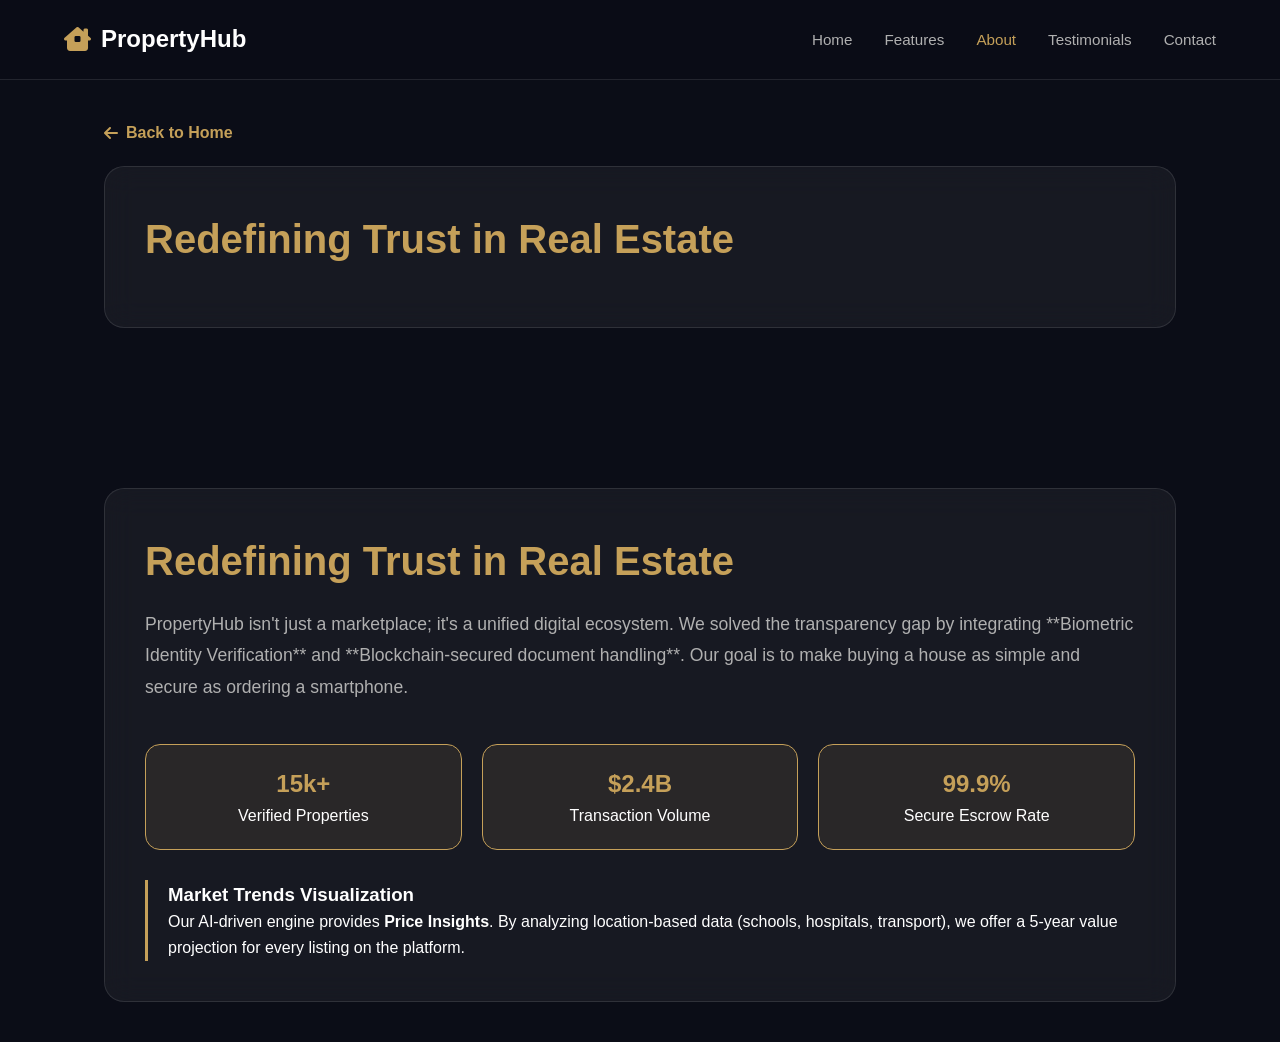
==== about.html @ 777b7307 "Add files via upload" ====
<!DOCTYPE html>
<html lang="en">
<head>
    <meta charset="UTF-8">
    <title>About Us | PropertyHub</title>
    <link rel="stylesheet" href="style.css">
    <link rel="stylesheet" href="https://cdnjs.cloudflare.com/ajax/libs/font-awesome/6.0.0/css/all.min.css">
    <style>
        .stats-grid {
            display: grid;
            grid-template-columns: repeat(auto-fit, minmax(200px, 1fr));
            gap: 20px;
            margin-top: 40px;
        }
        .stat-card {
            background: rgba(197, 160, 89, 0.1);
            border: 1px solid var(--primary-gold);
            padding: 20px;
            border-radius: 15px;
            text-align: center;
        }
        .stat-card h2 { color: var(--primary-gold); margin: 0; }
        .vision-text { font-size: 1.1rem; line-height: 1.8; color: var(--text-dim); }
        .trend-box { margin-top: 30px; border-left: 3px solid var(--primary-gold); padding-left: 20px; }
    </style>
</head>
<body>
    <div class="page-wrapper">
        <nav>
            <a href="index.html" class="logo"><i class="fas fa-house-chimney-window" style="color: var(--primary-gold);"></i> PropertyHub</a>
            <ul class="nav-links">
                <li><a href="index.html">Home</a></li>
                <li><a href="features.html">Features</a></li>
                <li><a href="about.html" class="active">About</a></li>
                <li><a href="testimonials.html">Testimonials</a></li>
                <li><a href="contact.html">Contact</a></li>
            </ul>
        </nav>
<section class="container animate">
    <a href="index.html" style="text-decoration: none; color: var(--primary-gold); display: inline-flex; align-items: center; gap: 8px; margin-bottom: 20px; font-weight: bold;">
        <i class="fas fa-arrow-left"></i> Back to Home
    </a>

    <div class="glass-panel">
        <h1>Redefining Trust in Real Estate</h1>
        </div>
</section>
        <section class="container animate">
            <div class="glass-panel">
                <h1>Redefining Trust in Real Estate</h1>
                <p class="vision-text">
                    PropertyHub isn't just a marketplace; it's a unified digital ecosystem. We solved the transparency gap by integrating **Biometric Identity Verification** and **Blockchain-secured document handling**. Our goal is to make buying a house as simple and secure as ordering a smartphone.
                </p>

                <div class="stats-grid">
                    <div class="stat-card"><h2>15k+</h2><p>Verified Properties</p></div>
                    <div class="stat-card"><h2>$2.4B</h2><p>Transaction Volume</p></div>
                    <div class="stat-card"><h2>99.9%</h2><p>Secure Escrow Rate</p></div>
                </div>

                <div class="trend-box">
                    <h3>Market Trends Visualization</h3>
                    <p>Our AI-driven engine provides <strong>Price Insights</strong>. By analyzing location-based data (schools, hospitals, transport), we offer a 5-year value projection for every listing on the platform.</p>
                </div>
            </div>
        </section>
    </div>
</body>
</html>
---- style.css ----
:root {
    --primary-gold: #c5a059;
    --dark-bg: #0b0d17;
    --glass-bg: rgba(255, 255, 255, 0.05);
    --glass-border: rgba(255, 255, 255, 0.1);
    --text-main: #ffffff;
    --text-dim: #b0b0b0;
    --nav-height: 80px;
}

* {
    margin: 0;
    padding: 0;
    box-sizing: border-box;
    font-family: 'Segoe UI', Roboto, sans-serif;
}

body {
    background-color: var(--dark-bg);
    color: var(--text-main);
    line-height: 1.6;
    overflow-x: hidden;
}

/* Background Wrapper (Apply to all pages) */
.page-wrapper {
    min-height: 100vh;
    background: linear-gradient(rgba(11, 13, 23, 0.8), rgba(11, 13, 23, 0.95)), 
                url('future.png') center/cover no-repeat fixed;
}

/* Navbar */
nav {
    display: flex;
    justify-content: space-between;
    align-items: center;
    padding: 0 5%;
    height: var(--nav-height);
    background: rgba(11, 13, 23, 0.8);
    backdrop-filter: blur(10px);
    position: fixed;
    width: 100%;
    top: 0;
    z-index: 1000;
    border-bottom: 1px solid var(--glass-border);
}
.back-btn {
    text-decoration: none;
    color: var(--text-main);
    background: var(--glass-bg);
    border: 1px solid var(--glass-border);
    padding: 8px 16px;
    border-radius: 8px;
    display: inline-flex;
    align-items: center;
    gap: 10px;
    font-size: 0.9rem;
    transition: 0.3s;
    margin-bottom: 20px;
}

.back-btn:hover {
    background: rgba(197, 160, 89, 0.2);
    border-color: var(--primary-gold);
    color: var(--primary-gold);
    transform: translateX(-5px);
}
.logo {
    font-size: 1.5rem;
    font-weight: bold;
    display: flex;
    align-items: center;
    gap: 10px;
    color: white;
    text-decoration: none;
}

.nav-links {
    display: flex;
    gap: 2rem;
    list-style: none;
}

.nav-links a {
    text-decoration: none;
    color: var(--text-dim);
    font-size: 0.95rem;
    transition: 0.3s;
}

.nav-links a:hover, .nav-links a.active {
    color: var(--primary-gold);
}

.btn-gold {
    background: var(--primary-gold);
    color: #000;
    padding: 0.6rem 1.5rem;
    border-radius: 5px;
    border: none;
    font-weight: bold;
    cursor: pointer;
    transition: 0.3s;
}

.btn-gold:hover {
    transform: translateY(-2px);
    box-shadow: 0 5px 15px rgba(197, 160, 89, 0.3);
}

/* Common Content Layout */
.container {
    padding: calc(var(--nav-height) + 40px) 5% 40px;
    max-width: 1200px;
    margin: 0 auto;
}

.glass-panel {
    background: var(--glass-bg);
    backdrop-filter: blur(15px);
    border: 1px solid var(--glass-border);
    padding: 40px;
    border-radius: 20px;
}

h1 { font-size: 2.5rem; margin-bottom: 1rem; color: var(--primary-gold); }

/* Animations */
@keyframes fadeInUp {
    from { opacity: 0; transform: translateY(20px); }
    to { opacity: 1; transform: translateY(0); }
}

.animate { animation: fadeInUp 0.8s ease forwards; }
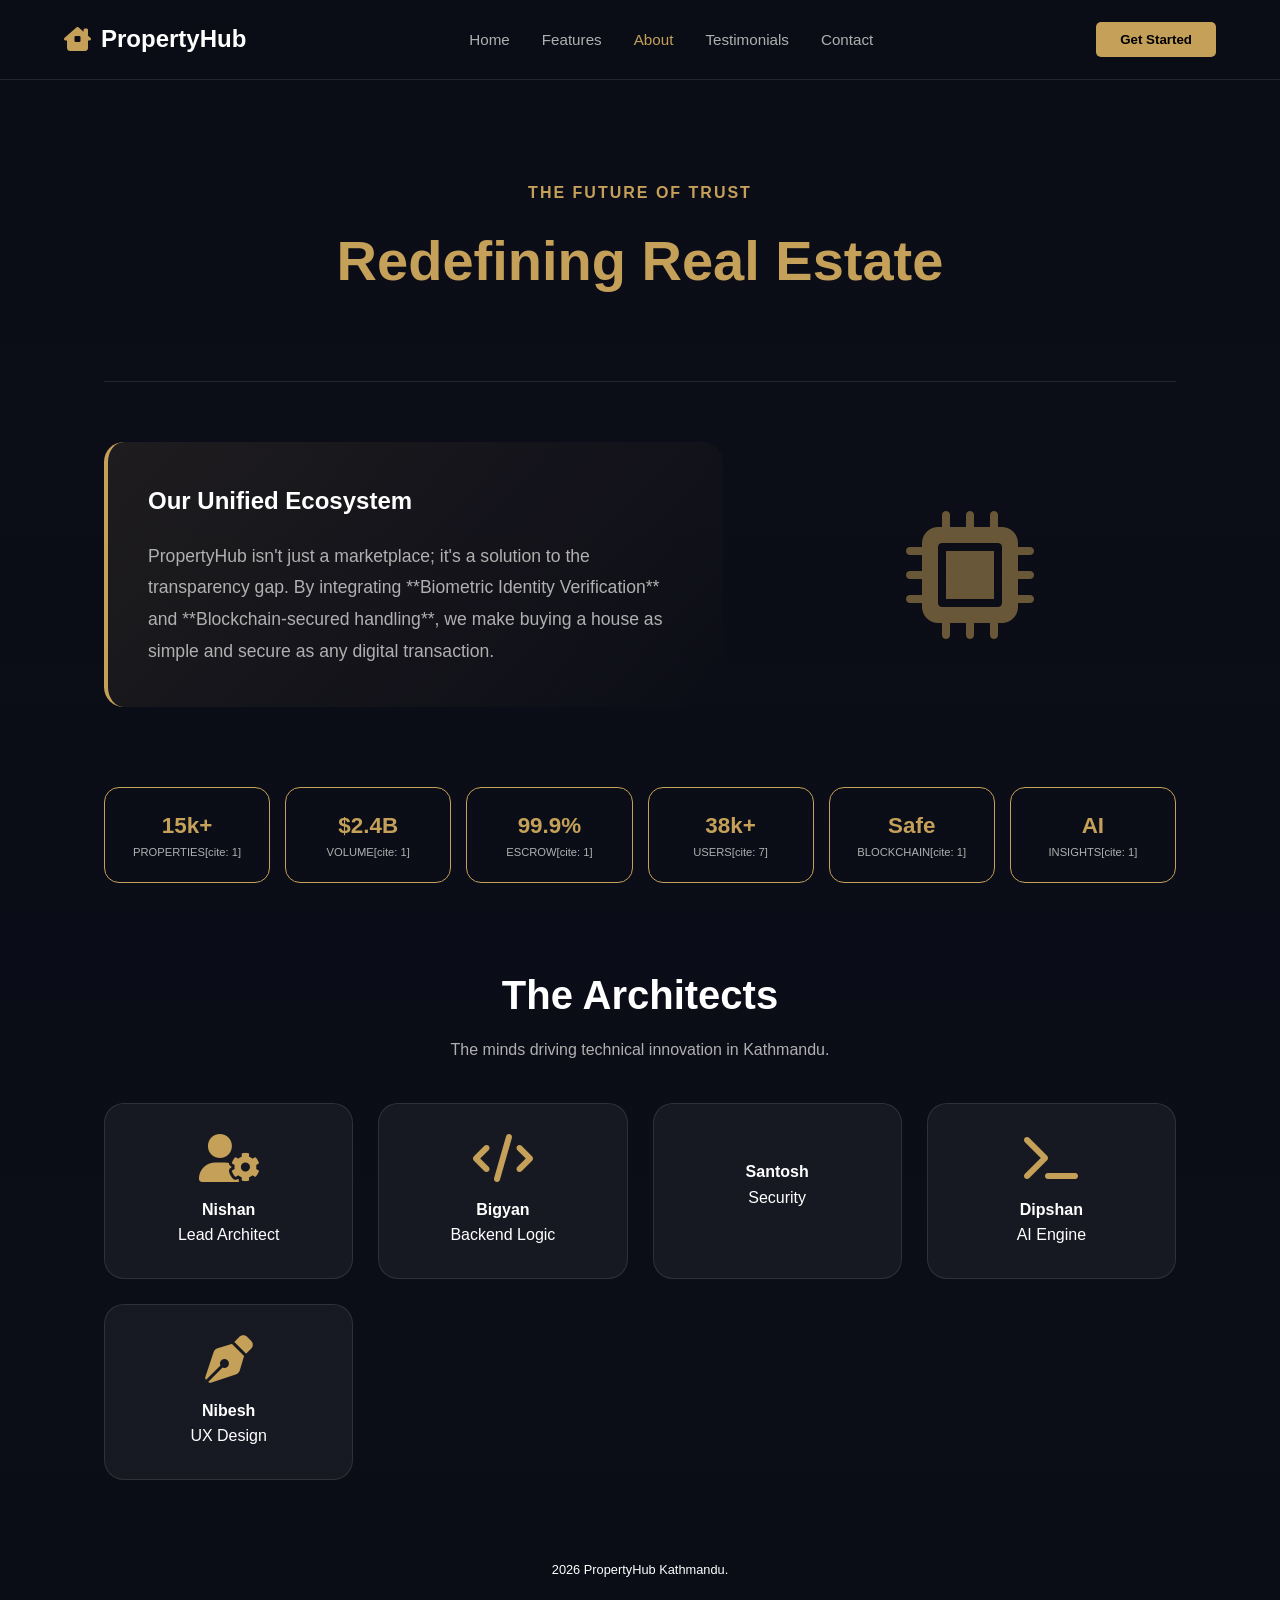
==== commit 7c1e38a4: "Update about.html" ====
--- a/about.html
+++ b/about.html
@@ -2,26 +2,56 @@
 <html lang="en">
 <head>
     <meta charset="UTF-8">
-    <title>About Us | PropertyHub</title>
+    <meta name="viewport" content="width=device-width, initial-scale=1.0">
+    <title>About Our Vision | PropertyHub</title>
     <link rel="stylesheet" href="style.css">
     <link rel="stylesheet" href="https://cdnjs.cloudflare.com/ajax/libs/font-awesome/6.0.0/css/all.min.css">
     <style>
-        .stats-grid {
+        .hero-banner {
+            text-align: center;
+            padding: 60px 0;
+            border-bottom: 1px solid var(--glass-border);
+            margin-bottom: 60px;
+        }
+        .mission-grid {
+            display: grid;
+            grid-template-columns: 1.2fr 0.8fr;
+            gap: 40px;
+            align-items: center;
+            margin-bottom: 80px;
+        }
+        .vision-card {
+            background: linear-gradient(135deg, rgba(197, 160, 89, 0.1), transparent);
+            padding: 40px;
+            border-radius: 20px;
+            border-left: 4px solid var(--primary-gold);
+        }
+        .team-section {
+            margin-top: 80px;
+            text-align: center;
+        }
+        .team-grid {
             display: grid;
             grid-template-columns: repeat(auto-fit, minmax(200px, 1fr));
-            gap: 20px;
+            gap: 25px;
             margin-top: 40px;
         }
-        .stat-card {
-            background: rgba(197, 160, 89, 0.1);
-            border: 1px solid var(--primary-gold);
-            padding: 20px;
-            border-radius: 15px;
-            text-align: center;
+        .member-card {
+            background: var(--glass-bg);
+            border: 1px solid var(--glass-border);
+            padding: 30px;
+            border-radius: 20px;
+            transition: var(--transition);
         }
-        .stat-card h2 { color: var(--primary-gold); margin: 0; }
-        .vision-text { font-size: 1.1rem; line-height: 1.8; color: var(--text-dim); }
-        .trend-box { margin-top: 30px; border-left: 3px solid var(--primary-gold); padding-left: 20px; }
+        .member-card:hover {
+            border-color: var(--primary-gold);
+            transform: translateY(-5px);
+        }
+        .member-card i {
+            font-size: 3rem;
+            color: var(--primary-gold);
+            margin-bottom: 15px;
+        }
     </style>
 </head>
 <body>
@@ -30,40 +60,79 @@
             <a href="index.html" class="logo"><i class="fas fa-house-chimney-window" style="color: var(--primary-gold);"></i> PropertyHub</a>
             <ul class="nav-links">
                 <li><a href="index.html">Home</a></li>
-                <li><a href="features.html">Features</a></li>
+                <li><a href="feature.html">Features</a></li>
                 <li><a href="about.html" class="active">About</a></li>
-                <li><a href="testimonials.html">Testimonials</a></li>
+                <li><a href="testimonial.html">Testimonials</a></li>
                 <li><a href="contact.html">Contact</a></li>
             </ul>
+            <button class="btn-gold">Get Started</button>
         </nav>
-<section class="container animate">
-    <a href="index.html" style="text-decoration: none; color: var(--primary-gold); display: inline-flex; align-items: center; gap: 8px; margin-bottom: 20px; font-weight: bold;">
-        <i class="fas fa-arrow-left"></i> Back to Home
-    </a>
 
-    <div class="glass-panel">
-        <h1>Redefining Trust in Real Estate</h1>
-        </div>
-</section>
-        <section class="container animate">
-            <div class="glass-panel">
-                <h1>Redefining Trust in Real Estate</h1>
-                <p class="vision-text">
-                    PropertyHub isn't just a marketplace; it's a unified digital ecosystem. We solved the transparency gap by integrating **Biometric Identity Verification** and **Blockchain-secured document handling**. Our goal is to make buying a house as simple and secure as ordering a smartphone.
-                </p>
+        <main class="container animate">
+            <!-- Hero Header -->
+            <div class="hero-banner">
+                <h4 style="color: var(--primary-gold); letter-spacing: 2px; text-transform: uppercase; margin-bottom: 10px;">The Future of Trust</h4>
+                <h1 style="font-size: 3.5rem;">Redefining Real Estate</h1>
+            </div>
 
-                <div class="stats-grid">
-                    <div class="stat-card"><h2>15k+</h2><p>Verified Properties</p></div>
-                    <div class="stat-card"><h2>$2.4B</h2><p>Transaction Volume</p></div>
-                    <div class="stat-card"><h2>99.9%</h2><p>Secure Escrow Rate</p></div>
+            <!-- Mission Section -->
+            <div class="mission-grid">
+                <div class="vision-card">
+                    <h2 style="color: #fff; margin-bottom: 20px;">Our Unified Ecosystem</h2>
+                    <p style="color: var(--text-dim); line-height: 1.8; font-size: 1.1rem;">
+                        PropertyHub isn't just a marketplace; it's a solution to the transparency gap. By integrating **Biometric Identity Verification** and **Blockchain-secured handling**, we make buying a house as simple and secure as any digital transaction.
+                    </p>
                 </div>
-
-                <div class="trend-box">
-                    <h3>Market Trends Visualization</h3>
-                    <p>Our AI-driven engine provides <strong>Price Insights</strong>. By analyzing location-based data (schools, hospitals, transport), we offer a 5-year value projection for every listing on the platform.</p>
+                <div style="text-align: center;">
+                    <i class="fas fa-microchip" style="font-size: 8rem; color: var(--primary-gold); opacity: 0.5;"></i>
                 </div>
             </div>
-        </section>
+
+            <!-- Enhanced Stats Row -->
+            <div class="stats-grid" style="display: grid; grid-template-columns: repeat(6, 1fr); gap: 15px;">
+                <div class="stat-card" style="text-align: center; border: 1px solid var(--primary-gold); padding: 20px; border-radius: 15px;">
+                    <h2 style="color: var(--primary-gold); font-size: 1.4rem;">15k+</h2>
+                    <p style="font-size: 0.7rem; color: var(--text-dim);">PROPERTIES[cite: 1]</p>
+                </div>
+                <div class="stat-card" style="text-align: center; border: 1px solid var(--primary-gold); padding: 20px; border-radius: 15px;">
+                    <h2 style="color: var(--primary-gold); font-size: 1.4rem;">$2.4B</h2>
+                    <p style="font-size: 0.7rem; color: var(--text-dim);">VOLUME[cite: 1]</p>
+                </div>
+                <div class="stat-card" style="text-align: center; border: 1px solid var(--primary-gold); padding: 20px; border-radius: 15px;">
+                    <h2 style="color: var(--primary-gold); font-size: 1.4rem;">99.9%</h2>
+                    <p style="font-size: 0.7rem; color: var(--text-dim);">ESCROW[cite: 1]</p>
+                </div>
+                <div class="stat-card" style="text-align: center; border: 1px solid var(--primary-gold); padding: 20px; border-radius: 15px;">
+                    <h2 style="color: var(--primary-gold); font-size: 1.4rem;">38k+</h2>
+                    <p style="font-size: 0.7rem; color: var(--text-dim);">USERS[cite: 7]</p>
+                </div>
+                <div class="stat-card" style="text-align: center; border: 1px solid var(--primary-gold); padding: 20px; border-radius: 15px;">
+                    <h2 style="color: var(--primary-gold); font-size: 1.4rem;">Safe</h2>
+                    <p style="font-size: 0.7rem; color: var(--text-dim);">BLOCKCHAIN[cite: 1]</p>
+                </div>
+                <div class="stat-card" style="text-align: center; border: 1px solid var(--primary-gold); padding: 20px; border-radius: 15px;">
+                    <h2 style="color: var(--primary-gold); font-size: 1.4rem;">AI</h2>
+                    <p style="font-size: 0.7rem; color: var(--text-dim);">INSIGHTS[cite: 1]</p>
+                </div>
+            </div>
+
+            <!-- Team Section -->
+            <section class="team-section">
+                <h2 style="font-size: 2.5rem; margin-bottom: 10px;">The Architects</h2>
+                <p style="color: var(--text-dim);">The minds driving technical innovation in Kathmandu.</p>
+                <div class="team-grid">
+                    <div class="member-card"><i class="fas fa-user-gear"></i><h4>Nishan</h4><p>Lead Architect</p></div>
+                    <div class="member-card"><i class="fas fa-code"></i><h4>Bigyan</h4><p>Backend Logic</p></div>
+                    <div class="member-card"><i class="fas fa-shield-halved"></i><h4>Santosh</h4><p>Security</p></div>
+                    <div class="member-card"><i class="fas fa-terminal"></i><h4>Dipshan</h4><p>AI Engine</p></div>
+                    <div class="member-card"><i class="fas fa-pen-nib"></i><h4>Nibesh</h4><p>UX Design</p></div>
+                </div>
+            </section>
+        </main>
+
+        <footer class="op">
+            <p>2026 <span>PropertyHub</span> Kathmandu.</p>
+        </footer>
     </div>
 </body>
-</html>+</html>
--- a/style.css
+++ b/style.css
@@ -131,4 +131,16 @@
     to { opacity: 1; transform: translateY(0); }
 }
 
-.animate { animation: fadeInUp 0.8s ease forwards; }+.animate { animation: fadeInUp 0.8s ease forwards; }
+.map{
+            background: white;
+            padding: 15px;
+            border-radius: 25px;
+            box-shadow: var(--shadow);
+            border: 1px solid rgba(0,0,0,0.05);
+            overflow: hidden;
+            margin-top: 30px;
+        }
+    .op{
+            text-align: center; padding: 40px; color: var(--slate-gray); font-size: 0.8rem; }
+        
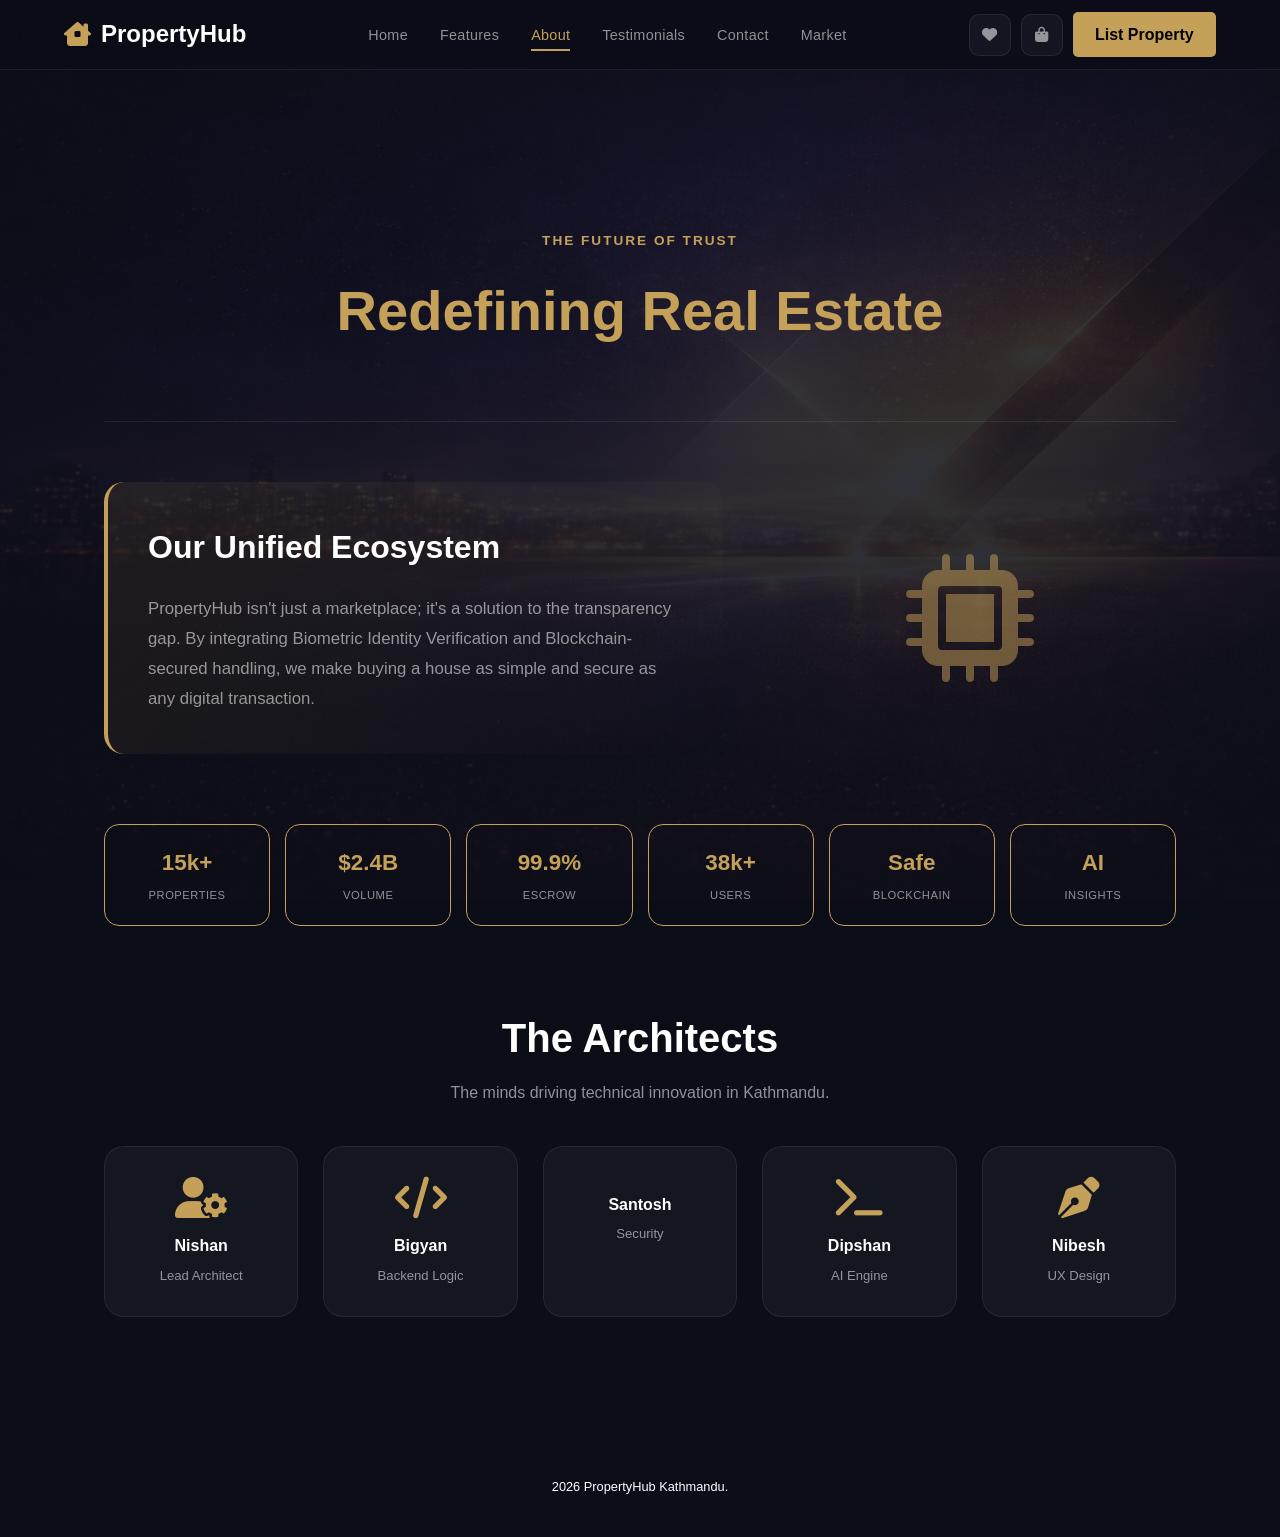
==== commit 2b2af180: "Add files via upload" ====
--- a/about.html
+++ b/about.html
@@ -7,18 +7,213 @@
     <link rel="stylesheet" href="style.css">
     <link rel="stylesheet" href="https://cdnjs.cloudflare.com/ajax/libs/font-awesome/6.0.0/css/all.min.css">
     <style>
+        /* ── CSS VARIABLE FALLBACKS ── */
+        :root {
+            --nav-height: 70px;
+            --primary-gold: #c5a059;
+            --glass-bg: rgba(255,255,255,0.04);
+            --glass-border: rgba(255,255,255,0.08);
+            --text-dim: rgba(255,255,255,0.55);
+            --transition: all 0.3s ease;
+        }
+
+        *, *::before, *::after { box-sizing: border-box; margin: 0; padding: 0; }
+        html { scroll-behavior: smooth; }
+
+        /* ── NAVBAR ── */
+        nav {
+            display: flex;
+            justify-content: space-between;
+            align-items: center;
+            padding: 0 5%;
+            height: var(--nav-height);
+            background: rgba(11, 13, 23, 0.92);
+            backdrop-filter: blur(20px);
+            -webkit-backdrop-filter: blur(20px);
+            position: fixed;
+            width: 100%;
+            top: 0;
+            z-index: 1000;
+            border-bottom: 1px solid var(--glass-border);
+            transition: all 0.3s ease;
+        }
+        nav.scrolled {
+            background: rgba(11, 13, 23, 0.98);
+            box-shadow: 0 4px 30px rgba(0,0,0,0.4);
+        }
+        .nav-links { display: flex; gap: 2rem; list-style: none; align-items: center; }
+        .nav-links a {
+            text-decoration: none;
+            color: var(--text-dim);
+            font-size: 0.9rem;
+            letter-spacing: 0.3px;
+            transition: 0.3s;
+            padding: 6px 0;
+            position: relative;
+        }
+        .nav-links a::after {
+            content: '';
+            position: absolute;
+            bottom: -2px; left: 0;
+            width: 0; height: 2px;
+            background: var(--primary-gold);
+            transition: width 0.3s ease;
+        }
+        .nav-links a:hover::after,
+        .nav-links a.active::after { width: 100%; }
+        .nav-links a:hover, .nav-links a.active { color: var(--primary-gold); }
+
+        /* ── NAV ACTIONS ── */
+        .nav-actions { display: flex; gap: 10px; align-items: center; }
+        .nav-icon-btn {
+            position: relative;
+            background: var(--glass-bg);
+            border: 1px solid var(--glass-border);
+            color: var(--text-dim);
+            width: 42px; height: 42px;
+            border-radius: 10px;
+            display: flex; align-items: center; justify-content: center;
+            cursor: pointer;
+            transition: 0.3s;
+            font-size: 0.95rem;
+            flex-shrink: 0;
+        }
+        .nav-icon-btn:hover {
+            border-color: var(--primary-gold);
+            color: var(--primary-gold);
+            background: rgba(197,160,89,0.08);
+        }
+        .nav-badge {
+            position: absolute;
+            top: -6px; right: -6px;
+            background: var(--primary-gold);
+            color: #000;
+            font-size: 0.6rem;
+            font-weight: bold;
+            width: 18px; height: 18px;
+            border-radius: 50%;
+            display: flex; align-items: center; justify-content: center;
+            opacity: 0;
+            transform: scale(0);
+            transition: 0.2s ease;
+        }
+        .nav-badge.visible { opacity: 1; transform: scale(1); }
+
+        /* ── HAMBURGER ── */
+        .hamburger {
+            display: none;
+            flex-direction: column;
+            gap: 5px;
+            cursor: pointer;
+            padding: 5px;
+            z-index: 1001;
+        }
+        .hamburger span {
+            display: block;
+            width: 24px; height: 2px;
+            background: var(--text-dim);
+            border-radius: 2px;
+            transition: 0.3s ease;
+        }
+        .hamburger.open span:nth-child(1) { transform: translateY(7px) rotate(45deg); background: var(--primary-gold); }
+        .hamburger.open span:nth-child(2) { opacity: 0; }
+        .hamburger.open span:nth-child(3) { transform: translateY(-7px) rotate(-45deg); background: var(--primary-gold); }
+
+        /* ── TOAST ── */
+        .toast {
+            position: fixed; bottom: 30px; left: 50%;
+            transform: translateX(-50%) translateY(20px);
+            background: var(--glass-bg); border: 1px solid var(--glass-border);
+            padding: 15px 25px; border-radius: 10px; color: #fff;
+            z-index: 3000; opacity: 0; transition: 0.3s;
+            white-space: nowrap;
+            max-width: calc(100vw - 40px);
+        }
+        .toast i { color: var(--primary-gold); }
+        .toast.show { opacity: 1; transform: translateX(-50%) translateY(0); }
+
+        /* ── SIDE PANEL OVERLAY ── */
+        .side-panel-overlay {
+            position: fixed; inset: 0;
+            background: rgba(0,0,0,0.6);
+            z-index: 2000;
+            opacity: 0; pointer-events: none;
+            transition: opacity 0.3s ease;
+        }
+        .side-panel-overlay.open { opacity: 1; pointer-events: all; }
+
+        /* ── SIDE PANEL ── */
+        .side-panel {
+            position: fixed; right: -420px; top: 0;
+            height: 100vh;
+            width: min(400px, 100vw);
+            background: #10121e;
+            border-left: 1px solid var(--glass-border);
+            z-index: 2001;
+            transition: right 0.35s cubic-bezier(0.4,0,0.2,1);
+            display: flex; flex-direction: column;
+        }
+        .side-panel.open { right: 0; }
+        .side-panel-header {
+            padding: 25px 28px; border-bottom: 1px solid var(--glass-border);
+            display: flex; justify-content: space-between; align-items: center;
+            background: rgba(197,160,89,0.04);
+        }
+        .side-panel-header h3 { color: var(--primary-gold); font-size: 1.1rem; letter-spacing: 0.5px; }
+        .close-panel {
+            background: none; border: none; color: var(--text-dim);
+            font-size: 1.3rem; cursor: pointer; transition: 0.2s; padding: 5px;
+        }
+        .close-panel:hover { color: #fff; }
+        .side-panel-body { flex: 1; overflow-y: auto; padding: 20px 28px; }
+        .side-panel-body::-webkit-scrollbar { width: 4px; }
+        .side-panel-body::-webkit-scrollbar-track { background: transparent; }
+        .side-panel-body::-webkit-scrollbar-thumb { background: var(--glass-border); border-radius: 10px; }
+        .panel-empty { text-align: center; padding: 40px 20px; color: var(--text-dim); }
+        .panel-empty i { font-size: 3rem; color: rgba(197,160,89,0.2); display: block; margin-bottom: 15px; }
+        .panel-item {
+            display: flex; gap: 12px; align-items: center;
+            padding: 12px; margin-bottom: 10px;
+            border: 1px solid var(--glass-border);
+            border-radius: 12px; transition: 0.2s;
+        }
+        .panel-item:hover { border-color: var(--primary-gold); }
+        .panel-item-img { width: 50px; height: 50px; background: var(--glass-bg); border-radius: 8px; flex-shrink: 0; }
+        .panel-item-info { flex: 1; min-width: 0; }
+        .panel-item-info h4 { font-size: 0.88rem; color: #fff; margin-bottom: 4px; white-space: nowrap; overflow: hidden; text-overflow: ellipsis; }
+        .panel-item-info span { font-size: 0.8rem; color: var(--primary-gold); font-weight: bold; }
+        .panel-item-remove {
+            background: none; border: none; color: var(--text-dim);
+            cursor: pointer; transition: 0.2s; font-size: 0.9rem; padding: 5px;
+        }
+        .panel-item-remove:hover { color: #ff6b6b; }
+        .side-panel-footer { padding: 20px 28px; border-top: 1px solid var(--glass-border); }
+        .panel-total { display: flex; justify-content: space-between; margin-bottom: 15px; }
+        .panel-total strong { color: var(--primary-gold); font-size: 1rem; }
+
+        /* ── HERO BANNER ── */
         .hero-banner {
             text-align: center;
-            padding: 60px 0;
+            padding: calc(var(--nav-height) + 50px) 0 50px;
             border-bottom: 1px solid var(--glass-border);
             margin-bottom: 60px;
         }
+        .hero-banner h4 {
+            color: var(--primary-gold);
+            letter-spacing: 2px;
+            text-transform: uppercase;
+            font-size: 0.85rem;
+            margin-bottom: 14px;
+        }
+        .hero-banner h1 { font-size: clamp(2rem, 5vw, 3.5rem); }
+
+        /* ── MISSION GRID ── */
         .mission-grid {
             display: grid;
             grid-template-columns: 1.2fr 0.8fr;
             gap: 40px;
             align-items: center;
-            margin-bottom: 80px;
+            margin-bottom: 70px;
         }
         .vision-card {
             background: linear-gradient(135deg, rgba(197, 160, 89, 0.1), transparent);
@@ -26,20 +221,56 @@
             border-radius: 20px;
             border-left: 4px solid var(--primary-gold);
         }
+        .vision-card h2 { color: #fff; margin-bottom: 20px; font-size: clamp(1.4rem, 2.5vw, 2rem); }
+        .vision-card p { color: var(--text-dim); line-height: 1.8; font-size: 1.05rem; }
+        .mission-icon {
+            text-align: center;
+        }
+        .mission-icon i {
+            font-size: clamp(4rem, 10vw, 8rem);
+            color: var(--primary-gold);
+            opacity: 0.5;
+        }
+
+        /* ── STATS GRID ── */
+        .stats-grid {
+            display: grid;
+            grid-template-columns: repeat(6, 1fr);
+            gap: 15px;
+            margin-bottom: 80px;
+        }
+        .stat-card {
+            text-align: center;
+            border: 1px solid var(--primary-gold);
+            padding: 20px 10px;
+            border-radius: 15px;
+            transition: var(--transition);
+        }
+        .stat-card:hover {
+            background: rgba(197,160,89,0.06);
+            transform: translateY(-3px);
+        }
+        .stat-card h2 { color: var(--primary-gold); font-size: 1.4rem; margin-bottom: 6px; }
+        .stat-card p { font-size: 0.7rem; color: var(--text-dim); letter-spacing: 0.5px; }
+
+        /* ── TEAM SECTION ── */
         .team-section {
-            margin-top: 80px;
+            margin-top: 70px;
+            margin-bottom: 80px;
             text-align: center;
         }
+        .team-section h2 { font-size: clamp(1.8rem, 3.5vw, 2.5rem); margin-bottom: 10px; }
+        .team-section > p { color: var(--text-dim); margin-bottom: 0; }
         .team-grid {
             display: grid;
-            grid-template-columns: repeat(auto-fit, minmax(200px, 1fr));
+            grid-template-columns: repeat(auto-fit, minmax(160px, 1fr));
             gap: 25px;
             margin-top: 40px;
         }
         .member-card {
             background: var(--glass-bg);
             border: 1px solid var(--glass-border);
-            padding: 30px;
+            padding: 30px 20px;
             border-radius: 20px;
             transition: var(--transition);
         }
@@ -47,79 +278,232 @@
             border-color: var(--primary-gold);
             transform: translateY(-5px);
         }
-        .member-card i {
-            font-size: 3rem;
-            color: var(--primary-gold);
-            margin-bottom: 15px;
+        .member-card i { font-size: 2.6rem; color: var(--primary-gold); margin-bottom: 15px; display: block; }
+        .member-card h4 { color: #fff; margin-bottom: 6px; }
+        .member-card p { font-size: 0.82rem; color: var(--text-dim); }
+
+        /* ── RESPONSIVE: TABLET (≤ 900px) ── */
+        @media (max-width: 900px) {
+            /* Mobile nav */
+            .nav-links {
+                position: fixed;
+                top: var(--nav-height);
+                left: 0;
+                width: 100%;
+                flex-direction: column;
+                background: rgba(11, 13, 23, 0.98);
+                backdrop-filter: blur(20px);
+                padding: 20px 0 30px;
+                gap: 0;
+                border-bottom: 1px solid var(--glass-border);
+                transform: translateY(-110%);
+                opacity: 0;
+                pointer-events: none;
+                transition: transform 0.35s cubic-bezier(0.4,0,0.2,1), opacity 0.3s ease;
+            }
+            .nav-links.mobile-active {
+                transform: translateY(0);
+                opacity: 1;
+                pointer-events: all;
+            }
+            .nav-links li { width: 100%; }
+            .nav-links a {
+                display: block;
+                padding: 14px 5%;
+                font-size: 1rem;
+                border-bottom: 1px solid var(--glass-border);
+            }
+            .nav-links a::after { display: none; }
+            .nav-links li:last-child a { border-bottom: none; }
+            .hamburger { display: flex; }
+
+            /* Mission: stack vertically */
+            .mission-grid {
+                grid-template-columns: 1fr;
+                gap: 30px;
+                margin-bottom: 50px;
+            }
+            .mission-icon { order: -1; }
+            .mission-icon i { font-size: 5rem; }
+
+            /* Stats: 3 columns */
+            .stats-grid {
+                grid-template-columns: repeat(3, 1fr);
+                margin-bottom: 50px;
+            }
+
+            .team-section { margin-top: 50px; }
+        }
+
+        /* ── RESPONSIVE: MOBILE (≤ 600px) ── */
+        @media (max-width: 600px) {
+            nav { padding: 0 4%; }
+            .nav-actions .btn-gold { display: none; }
+
+            .hero-banner {
+                padding: calc(var(--nav-height) + 30px) 0 35px;
+                margin-bottom: 40px;
+            }
+
+            .vision-card { padding: 25px 20px; }
+
+            /* Stats: 2 columns */
+            .stats-grid {
+                grid-template-columns: repeat(2, 1fr);
+                gap: 12px;
+                margin-bottom: 40px;
+            }
+            .stat-card { padding: 16px 8px; }
+            .stat-card h2 { font-size: 1.15rem; }
+
+            .team-grid {
+                grid-template-columns: repeat(2, 1fr);
+                gap: 15px;
+            }
+            .member-card { padding: 22px 15px; }
+            .member-card i { font-size: 2rem; }
+
+            .team-section { margin-top: 40px; margin-bottom: 50px; }
+            .side-panel { width: 100vw; }
+        }
+
+        /* ── RESPONSIVE: SMALL MOBILE (≤ 380px) ── */
+        @media (max-width: 380px) {
+            .nav-icon-btn { width: 36px; height: 36px; font-size: 0.85rem; }
+            .stats-grid { grid-template-columns: repeat(2, 1fr); gap: 10px; }
+            .team-grid { grid-template-columns: 1fr 1fr; }
         }
     </style>
 </head>
 <body>
+    <!-- TOAST NOTIFICATION -->
+    <div class="toast" id="toast"><i class="fas fa-check-circle"></i> <span id="toast-msg">Added!</span></div>
+
+    <!-- SIDE PANEL: FAVOURITES -->
+    <div class="side-panel-overlay" id="fav-overlay" onclick="closeFavPanel()"></div>
+    <div class="side-panel" id="fav-panel">
+        <div class="side-panel-header">
+            <h3><i class="fas fa-heart" style="margin-right:8px;"></i> Saved Favourites</h3>
+            <button class="close-panel" onclick="closeFavPanel()"><i class="fas fa-times"></i></button>
+        </div>
+        <div class="side-panel-body" id="fav-body">
+            <div class="panel-empty" id="fav-empty">
+                <i class="fas fa-heart-crack"></i>
+                <p>No favourites yet.</p>
+                <small>Tap the ♡ on any listing to save it here.</small>
+            </div>
+        </div>
+    </div>
+
+    <!-- SIDE PANEL: CART -->
+    <div class="side-panel-overlay" id="cart-overlay" onclick="closeCartPanel()"></div>
+    <div class="side-panel" id="cart-panel">
+        <div class="side-panel-header">
+            <h3><i class="fas fa-shopping-bag" style="margin-right:8px;"></i> Your Cart</h3>
+            <button class="close-panel" onclick="closeCartPanel()"><i class="fas fa-times"></i></button>
+        </div>
+        <div class="side-panel-body" id="cart-body">
+            <div class="panel-empty" id="cart-empty">
+                <i class="fas fa-bag-shopping"></i>
+                <p>Your cart is empty.</p>
+                <small>Add a property to schedule a viewing or inquiry.</small>
+            </div>
+        </div>
+        <div class="side-panel-footer" id="cart-footer" style="display:none;">
+            <div class="panel-total">
+                <span>Properties Selected</span>
+                <strong id="cart-count-label">0</strong>
+            </div>
+            <button class="btn-gold" style="width:100%; padding:16px; font-size:0.9rem;">
+                <i class="fas fa-calendar-check"></i> &nbsp;Request Viewing for All
+            </button>
+        </div>
+    </div>
+
     <div class="page-wrapper">
-        <nav>
-            <a href="index.html" class="logo"><i class="fas fa-house-chimney-window" style="color: var(--primary-gold);"></i> PropertyHub</a>
-            <ul class="nav-links">
+        <nav id="mainNav">
+            <a href="index.html" class="logo">
+                <i class="fas fa-house-chimney-window" style="color: var(--primary-gold);"></i> PropertyHub
+            </a>
+            <ul class="nav-links" id="navLinks">
                 <li><a href="index.html">Home</a></li>
                 <li><a href="feature.html">Features</a></li>
                 <li><a href="about.html" class="active">About</a></li>
                 <li><a href="testimonial.html">Testimonials</a></li>
                 <li><a href="contact.html">Contact</a></li>
+                <li><a href="listing.html">Market</a></li>
             </ul>
-            <button class="btn-gold">Get Started</button>
+            <div class="nav-actions">
+                <button class="nav-icon-btn" onclick="openFavPanel()" title="Saved Favourites">
+                    <i class="fas fa-heart"></i>
+                    <span class="nav-badge" id="fav-badge">0</span>
+                </button>
+                <button class="nav-icon-btn" onclick="openCartPanel()" title="Cart">
+                    <i class="fas fa-shopping-bag"></i>
+                    <span class="nav-badge" id="cart-badge">0</span>
+                </button>
+                <a href="listing.html#sell-section" class="btn-gold" style="text-decoration:none; padding: 0.6rem 1.4rem;">List Property</a>
+            </div>
+            <div class="hamburger" id="hamburger" aria-label="Toggle menu" role="button" tabindex="0">
+                <span></span>
+                <span></span>
+                <span></span>
+            </div>
         </nav>
 
         <main class="container animate">
-            <!-- Hero Header -->
+
+            <!-- Hero Banner -->
             <div class="hero-banner">
-                <h4 style="color: var(--primary-gold); letter-spacing: 2px; text-transform: uppercase; margin-bottom: 10px;">The Future of Trust</h4>
-                <h1 style="font-size: 3.5rem;">Redefining Real Estate</h1>
+                <h4>The Future of Trust</h4>
+                <h1>Redefining Real Estate</h1>
             </div>
 
             <!-- Mission Section -->
             <div class="mission-grid">
                 <div class="vision-card">
-                    <h2 style="color: #fff; margin-bottom: 20px;">Our Unified Ecosystem</h2>
-                    <p style="color: var(--text-dim); line-height: 1.8; font-size: 1.1rem;">
-                        PropertyHub isn't just a marketplace; it's a solution to the transparency gap. By integrating **Biometric Identity Verification** and **Blockchain-secured handling**, we make buying a house as simple and secure as any digital transaction.
+                    <h2>Our Unified Ecosystem</h2>
+                    <p>
+                        PropertyHub isn't just a marketplace; it's a solution to the transparency gap. By integrating Biometric Identity Verification and Blockchain-secured handling, we make buying a house as simple and secure as any digital transaction.
                     </p>
                 </div>
-                <div style="text-align: center;">
-                    <i class="fas fa-microchip" style="font-size: 8rem; color: var(--primary-gold); opacity: 0.5;"></i>
-                </div>
-            </div>
-
-            <!-- Enhanced Stats Row -->
-            <div class="stats-grid" style="display: grid; grid-template-columns: repeat(6, 1fr); gap: 15px;">
-                <div class="stat-card" style="text-align: center; border: 1px solid var(--primary-gold); padding: 20px; border-radius: 15px;">
-                    <h2 style="color: var(--primary-gold); font-size: 1.4rem;">15k+</h2>
-                    <p style="font-size: 0.7rem; color: var(--text-dim);">PROPERTIES[cite: 1]</p>
-                </div>
-                <div class="stat-card" style="text-align: center; border: 1px solid var(--primary-gold); padding: 20px; border-radius: 15px;">
-                    <h2 style="color: var(--primary-gold); font-size: 1.4rem;">$2.4B</h2>
-                    <p style="font-size: 0.7rem; color: var(--text-dim);">VOLUME[cite: 1]</p>
-                </div>
-                <div class="stat-card" style="text-align: center; border: 1px solid var(--primary-gold); padding: 20px; border-radius: 15px;">
-                    <h2 style="color: var(--primary-gold); font-size: 1.4rem;">99.9%</h2>
-                    <p style="font-size: 0.7rem; color: var(--text-dim);">ESCROW[cite: 1]</p>
-                </div>
-                <div class="stat-card" style="text-align: center; border: 1px solid var(--primary-gold); padding: 20px; border-radius: 15px;">
-                    <h2 style="color: var(--primary-gold); font-size: 1.4rem;">38k+</h2>
-                    <p style="font-size: 0.7rem; color: var(--text-dim);">USERS[cite: 7]</p>
-                </div>
-                <div class="stat-card" style="text-align: center; border: 1px solid var(--primary-gold); padding: 20px; border-radius: 15px;">
-                    <h2 style="color: var(--primary-gold); font-size: 1.4rem;">Safe</h2>
-                    <p style="font-size: 0.7rem; color: var(--text-dim);">BLOCKCHAIN[cite: 1]</p>
-                </div>
-                <div class="stat-card" style="text-align: center; border: 1px solid var(--primary-gold); padding: 20px; border-radius: 15px;">
-                    <h2 style="color: var(--primary-gold); font-size: 1.4rem;">AI</h2>
-                    <p style="font-size: 0.7rem; color: var(--text-dim);">INSIGHTS[cite: 1]</p>
+                <div class="mission-icon">
+                    <i class="fas fa-microchip"></i>
+                </div>
+            </div>
+
+            <!-- Stats Row -->
+            <div class="stats-grid">
+                <div class="stat-card">
+                    <h2>15k+</h2>
+                    <p>PROPERTIES</p>
+                </div>
+                <div class="stat-card">
+                    <h2>$2.4B</h2>
+                    <p>VOLUME</p>
+                </div>
+                <div class="stat-card">
+                    <h2>99.9%</h2>
+                    <p>ESCROW</p>
+                </div>
+                <div class="stat-card">
+                    <h2>38k+</h2>
+                    <p>USERS</p>
+                </div>
+                <div class="stat-card">
+                    <h2>Safe</h2>
+                    <p>BLOCKCHAIN</p>
+                </div>
+                <div class="stat-card">
+                    <h2>AI</h2>
+                    <p>INSIGHTS</p>
                 </div>
             </div>
 
             <!-- Team Section -->
             <section class="team-section">
-                <h2 style="font-size: 2.5rem; margin-bottom: 10px;">The Architects</h2>
-                <p style="color: var(--text-dim);">The minds driving technical innovation in Kathmandu.</p>
+                <h2>The Architects</h2>
+                <p>The minds driving technical innovation in Kathmandu.</p>
                 <div class="team-grid">
                     <div class="member-card"><i class="fas fa-user-gear"></i><h4>Nishan</h4><p>Lead Architect</p></div>
                     <div class="member-card"><i class="fas fa-code"></i><h4>Bigyan</h4><p>Backend Logic</p></div>
@@ -128,11 +512,150 @@
                     <div class="member-card"><i class="fas fa-pen-nib"></i><h4>Nibesh</h4><p>UX Design</p></div>
                 </div>
             </section>
+
         </main>
 
         <footer class="op">
             <p>2026 <span>PropertyHub</span> Kathmandu.</p>
         </footer>
     </div>
+
+    <script>
+        // ── NAV SCROLL EFFECT ──
+        window.addEventListener('scroll', () => {
+            document.getElementById('mainNav').classList.toggle('scrolled', window.scrollY > 20);
+        });
+
+        // ── HAMBURGER MENU TOGGLE ──
+        const hamburger = document.getElementById('hamburger');
+        const navLinks  = document.getElementById('navLinks');
+
+        function toggleMenu() {
+            hamburger.classList.toggle('open');
+            navLinks.classList.toggle('mobile-active');
+        }
+
+        hamburger.addEventListener('click', toggleMenu);
+        hamburger.addEventListener('keydown', (e) => {
+            if (e.key === 'Enter' || e.key === ' ') { e.preventDefault(); toggleMenu(); }
+        });
+
+        document.querySelectorAll('.nav-links a').forEach(link => {
+            link.addEventListener('click', () => {
+                hamburger.classList.remove('open');
+                navLinks.classList.remove('mobile-active');
+            });
+        });
+
+        document.addEventListener('click', (e) => {
+            if (!hamburger.contains(e.target) && !navLinks.contains(e.target)) {
+                hamburger.classList.remove('open');
+                navLinks.classList.remove('mobile-active');
+            }
+        });
+
+        document.addEventListener('keydown', (e) => {
+            if (e.key === 'Escape') { closeFavPanel(); closeCartPanel(); }
+        });
+
+        // ── TOAST ──
+        function showToast(msg) {
+            const t = document.getElementById('toast');
+            document.getElementById('toast-msg').textContent = msg;
+            t.classList.add('show');
+            setTimeout(() => t.classList.remove('show'), 2600);
+        }
+
+        // ── PANEL STATE ──
+        let cart = [];
+        let favs = [];
+
+        function updateBadge(id, count) {
+            const badge = document.getElementById(id);
+            badge.textContent = count;
+            badge.classList.toggle('visible', count > 0);
+        }
+
+        function renderCart() {
+            const body   = document.getElementById('cart-body');
+            const footer = document.getElementById('cart-footer');
+            const empty  = document.getElementById('cart-empty');
+            body.querySelectorAll('.panel-item').forEach(el => el.remove());
+            if (cart.length === 0) {
+                empty.style.display = '';
+                footer.style.display = 'none';
+            } else {
+                empty.style.display = 'none';
+                footer.style.display = '';
+                cart.forEach((item, i) => {
+                    const el = document.createElement('div');
+                    el.className = 'panel-item';
+                    el.innerHTML = `
+                        <div class="panel-item-img"></div>
+                        <div class="panel-item-info">
+                            <h4>${item.name}</h4>
+                            <span>${item.price}</span>
+                        </div>
+                        <button class="panel-item-remove" onclick="removeFromCart(${i})" title="Remove">
+                            <i class="fas fa-trash-can"></i>
+                        </button>`;
+                    body.appendChild(el);
+                });
+                document.getElementById('cart-count-label').textContent =
+                    cart.length + ' propert' + (cart.length === 1 ? 'y' : 'ies');
+            }
+            updateBadge('cart-badge', cart.length);
+        }
+
+        function renderFavs() {
+            const body  = document.getElementById('fav-body');
+            const empty = document.getElementById('fav-empty');
+            body.querySelectorAll('.panel-item').forEach(el => el.remove());
+            if (favs.length === 0) {
+                empty.style.display = '';
+            } else {
+                empty.style.display = 'none';
+                favs.forEach((item, i) => {
+                    const el = document.createElement('div');
+                    el.className = 'panel-item';
+                    el.innerHTML = `
+                        <div class="panel-item-img"></div>
+                        <div class="panel-item-info">
+                            <h4>${item.name}</h4>
+                            <span>${item.price}</span>
+                        </div>
+                        <button class="panel-item-remove" onclick="removeFromFav(${i})" title="Remove">
+                            <i class="fas fa-trash-can"></i>
+                        </button>`;
+                    body.appendChild(el);
+                });
+            }
+            updateBadge('fav-badge', favs.length);
+        }
+
+        function removeFromCart(i) { cart.splice(i, 1); renderCart(); }
+        function removeFromFav(i)  { favs.splice(i, 1); renderFavs(); }
+
+        function openCartPanel() {
+            document.getElementById('cart-panel').classList.add('open');
+            document.getElementById('cart-overlay').classList.add('open');
+            document.body.style.overflow = 'hidden';
+        }
+        function closeCartPanel() {
+            document.getElementById('cart-panel').classList.remove('open');
+            document.getElementById('cart-overlay').classList.remove('open');
+            document.body.style.overflow = '';
+        }
+        function openFavPanel() {
+            document.getElementById('fav-panel').classList.add('open');
+            document.getElementById('fav-overlay').classList.add('open');
+            document.body.style.overflow = 'hidden';
+        }
+        function closeFavPanel() {
+            document.getElementById('fav-panel').classList.remove('open');
+            document.getElementById('fav-overlay').classList.remove('open');
+            document.body.style.overflow = '';
+        }
+    </script>
 </body>
 </html>
--- a/style.css
+++ b/style.css
@@ -20,6 +20,10 @@
     color: var(--text-main);
     line-height: 1.6;
     overflow-x: hidden;
+}
+
+html {
+    scroll-behavior: smooth;
 }
 
 /* Background Wrapper (Apply to all pages) */
@@ -43,6 +47,33 @@
     top: 0;
     z-index: 1000;
     border-bottom: 1px solid var(--glass-border);
+}
+
+.hamburger {
+    display: none;
+    flex-direction: column;
+    cursor: pointer;
+    gap: 6px;
+}
+
+.hamburger span {
+    width: 25px;
+    height: 3px;
+    background: var(--text-main);
+    border-radius: 2px;
+    transition: 0.3s;
+}
+
+.hamburger.open span:nth-child(1) {
+    transform: rotate(45deg) translate(10px, 10px);
+}
+
+.hamburger.open span:nth-child(2) {
+    opacity: 0;
+}
+
+.hamburger.open span:nth-child(3) {
+    transform: rotate(-45deg) translate(7px, -7px);
 }
 .back-btn {
     text-decoration: none;
@@ -101,6 +132,7 @@
     font-weight: bold;
     cursor: pointer;
     transition: 0.3s;
+    text-decoration: none;
 }
 
 .btn-gold:hover {
@@ -132,6 +164,201 @@
 }
 
 .animate { animation: fadeInUp 0.8s ease forwards; }
+
+/* ════════════════════════════════════════════════════════════
+   RESPONSIVE IMAGES
+   ════════════════════════════════════════════════════════════ */
+
+/* Base responsive image styles */
+img {
+    max-width: 100%;
+    height: auto;
+    display: block;
+}
+
+/* Picture element for responsive images */
+picture {
+    display: block;
+    width: 100%;
+}
+
+picture img {
+    width: 100%;
+    height: auto;
+    object-fit: cover;
+}
+
+/* Responsive image containers */
+.image-wrapper,
+.img-container,
+.image-container {
+    width: 100%;
+    max-width: 100%;
+    overflow: hidden;
+    border-radius: inherit;
+}
+
+.image-wrapper img,
+.img-container img,
+.image-container img {
+    width: 100%;
+    height: auto;
+    display: block;
+}
+
+/* Hero images */
+.hero-section img {
+    width: 100%;
+    height: auto;
+    max-width: 100%;
+    display: block;
+}
+
+/* Property gallery images */
+.property-card img,
+.property-gallery img {
+    width: 100%;
+    height: 100%;
+    object-fit: cover;
+    display: block;
+}
+
+/* Market card images */
+.market-card img,
+.market-card-img {
+    width: 100%;
+    height: 100%;
+    object-fit: cover;
+    display: block;
+}
+
+/* Service card images */
+.service-card img,
+.feature-card img {
+    width: 100%;
+    height: auto;
+    display: block;
+}
+
+/* Thumbnail images */
+.thumb {
+    width: 100%;
+    height: 100%;
+    object-fit: cover;
+    display: block;
+}
+
+/* Background images responsive */
+[style*="background-image"],
+.bg-image {
+    background-size: cover;
+    background-position: center;
+    background-repeat: no-repeat;
+}
+
+/* SVG responsive */
+svg {
+    max-width: 100%;
+    height: auto;
+    display: block;
+}
+
+/* Avatar/Profile images */
+.avatar,
+.profile-img {
+    width: 100%;
+    height: auto;
+    border-radius: 50%;
+    object-fit: cover;
+}
+
+/* Panel item images */
+.panel-item-img {
+    width: 100%;
+    height: 100%;
+    object-fit: cover;
+}
+
+/* Responsive images in text content */
+.content img,
+.text-content img {
+    max-width: 100%;
+    height: auto;
+    border-radius: 8px;
+}
+
+/* Lazy loading support */
+img[loading="lazy"] {
+    background: rgba(255, 255, 255, 0.03);
+}
+
+/* Responsive images for different screen sizes */
+@media (max-width: 1200px) {
+    img {
+        max-width: 100%;
+    }
+    
+    .hero-section img {
+        width: 100%;
+    }
+}
+
+@media (max-width: 768px) {
+    img {
+        max-width: 100%;
+    }
+    
+    .image-container {
+        height: auto !important;
+        max-height: 300px;
+    }
+    
+    .property-card img,
+    .market-card img {
+        height: auto;
+        object-fit: contain;
+    }
+    
+    .hero-section img {
+        width: 90%;
+        margin: 0 auto;
+        display: block;
+    }
+}
+
+@media (max-width: 480px) {
+    img {
+        max-width: 100%;
+        width: 100%;
+    }
+    
+    .image-container {
+        height: 180px !important;
+    }
+    
+    .property-gallery img,
+    .market-card img {
+        width: 100%;
+        height: 100%;
+        object-fit: cover;
+    }
+    
+    .hero-section img {
+        width: 100%;
+        max-width: 100%;
+    }
+    
+    .panel-item-img {
+        width: 50px;
+        height: 50px;
+    }
+    
+    /* Reduce image file downloads on mobile */
+    img[data-src] {
+        background: rgba(255, 255, 255, 0.05);
+    }
+}
+
 .map{
             background: white;
             padding: 15px;
@@ -143,4 +370,647 @@
         }
     .op{
             text-align: center; padding: 40px; color: var(--slate-gray); font-size: 0.8rem; }
-        
+        /* ── Hero Background ── */
+.hero-section {
+  position: relative;
+  min-height: 80vh;
+  display: flex;
+  align-items: center;
+  background: 
+    linear-gradient(to bottom, rgba(10, 10, 12, 0.7), var(--bg-deep)),
+    url('future.png') center/cover no-repeat; /* Replace with your background image */
+  margin-top: -64px; /* Pulls background behind the transparent nav */
+  padding-top: 100px;
+}
+
+/* ── Property Image Gallery ── */
+.property-gallery {
+  display: grid;
+  grid-template-columns: repeat(auto-fit, minmax(300px, 1fr));
+  gap: 24px;
+}
+
+.property-card {
+  padding: 0; /* Override glass-panel padding for image flush fit */
+  overflow: hidden;
+}
+
+.image-container {
+  position: relative;
+  height: 220px;
+  overflow: hidden;
+}
+
+.image-container img {
+  width: 100%;
+  height: 100%;
+  object-fit: cover;
+  transition: transform 0.5s ease;
+}
+
+.property-card:hover .image-container img {
+  transform: scale(1.1); /* Subtle zoom effect on hover */
+}
+
+.image-container .property-tag {
+  position: absolute;
+  top: 15px;
+  left: 15px;
+  z-index: 2;
+}
+
+.card-content {
+  padding: 24px;
+}
+
+.card-content h3 {
+  margin-bottom: 8px;
+  color: var(--text-bright);
+}
+/* Ensure these variables and classes are in your style.css */
+:root {
+    --primary-gold: #c5a059;
+    --dark-bg: #0b0d17;
+    --glass-bg: rgba(255, 255, 255, 0.05);
+    --glass-border: rgba(255, 255, 255, 0.1);
+    --text-main: #ffffff;
+    --text-dim: #b0b0b0;
+    --nav-height: 80px;
+}
+
+.page-wrapper {
+    min-height: 100vh;
+    /* This applies the background image to every page */
+    background: linear-gradient(rgba(11, 13, 23, 0.8), rgba(11, 13, 23, 0.95)), 
+                url('future.png') center/cover no-repeat fixed;
+}
+
+.glass-panel {
+    background: var(--glass-bg);
+    backdrop-filter: blur(15px);
+    border: 1px solid var(--glass-border);
+    padding: 40px;
+    border-radius: 20px;
+}
+
+.btn-outline {
+    background: transparent;
+    color: var(--text-main);
+    border: 1px solid var(--glass-border);
+    padding: 0.6rem 1.5rem;
+    border-radius: 5px;
+    cursor: pointer;
+    transition: 0.3s;
+    text-decoration:none;
+}
+.btn-outline:hover {
+    background: var(--glass-bg);
+    border-color: var(--primary-gold);
+    color: var(--primary-gold);
+    transform: translateY(-2px);
+}
+
+/* ════════════════════════════════════════════════════════════
+   RESPONSIVE MEDIA QUERIES
+   ════════════════════════════════════════════════════════════ */
+
+/* Tablet (768px and below) */
+@media (max-width: 768px) {
+    :root {
+        --nav-height: 70px;
+    }
+
+    /* Hamburger Menu */
+    .hamburger {
+        display: flex;
+    }
+
+    .nav-links {
+        position: absolute;
+        top: var(--nav-height);
+        left: 0;
+        width: 100%;
+        flex-direction: column;
+        gap: 0;
+        list-style: none;
+        background: rgba(11, 13, 23, 0.95);
+        backdrop-filter: blur(20px);
+        max-height: 0;
+        overflow: hidden;
+        transition: max-height 0.3s ease;
+        border-bottom: 1px solid var(--glass-border);
+    }
+
+    .nav-links.mobile-active {
+        max-height: 500px;
+    }
+
+    .nav-links a {
+        display: block;
+        padding: 16px 5%;
+        border-bottom: 1px solid rgba(255, 255, 255, 0.05);
+    }
+
+    .nav-actions {
+        display: flex !important;
+        gap: 10px;
+    }
+
+    .logo {
+        font-size: 1.2rem;
+    }
+
+    h1 {
+        font-size: 2rem;
+    }
+
+    h2 {
+        font-size: 1.5rem;
+    }
+
+    /* Container adjustments */
+    .container {
+        padding: calc(var(--nav-height) + 30px) 4% 30px;
+    }
+
+    .glass-panel {
+        padding: 30px 20px;
+    }
+
+    /* Hero section */
+    .hero-section {
+        min-height: 60vh;
+        padding-top: 80px;
+    }
+
+    /* Property gallery */
+    .property-gallery {
+        grid-template-columns: repeat(auto-fit, minmax(280px, 1fr));
+        gap: 16px;
+    }
+
+    .image-container {
+        height: 180px;
+    }
+
+    .card-content {
+        padding: 20px;
+    }
+
+    /* Flexbox sections */
+    .flex-row {
+        flex-direction: column;
+        gap: 20px;
+    }
+
+    .flex-col-50 {
+        flex: 1 !important;
+        width: 100%;
+    }
+
+    /* Back button */
+    .back-btn {
+        padding: 8px 12px;
+        font-size: 0.8rem;
+    }
+}
+
+/* Mobile (480px and below) */
+@media (max-width: 480px) {
+    :root {
+        --nav-height: 60px;
+    }
+
+    nav {
+        padding: 0 4%;
+    }
+
+    .logo {
+        font-size: 1rem;
+        gap: 5px;
+    }
+
+    .logo i {
+        font-size: 1.2rem;
+    }
+
+    .nav-links {
+        top: var(--nav-height);
+    }
+
+    .nav-icon-btn {
+        width: 38px;
+        height: 38px;
+        font-size: 0.8rem;
+    }
+
+    h1 {
+        font-size: 1.5rem;
+        margin-bottom: 0.75rem;
+    }
+
+    h2 {
+        font-size: 1.2rem;
+    }
+
+    h3 {
+        font-size: 1rem;
+    }
+
+    h4 {
+        font-size: 0.95rem;
+    }
+
+    /* Container padding */
+    .container {
+        padding: calc(var(--nav-height) + 20px) 3% 20px;
+        max-width: 100%;
+    }
+
+    .glass-panel {
+        padding: 24px 16px;
+        border-radius: 15px;
+    }
+
+    /* Button sizing */
+    .btn-gold, .btn-outline {
+        padding: 0.5rem 1.2rem;
+        font-size: 0.85rem;
+    }
+
+    /* Hero section */
+    .hero-section {
+        min-height: 50vh;
+        padding-top: 60px;
+    }
+
+    /* Property gallery */
+    .property-gallery {
+        grid-template-columns: 1fr;
+        gap: 12px;
+    }
+
+    .image-container {
+        height: 200px;
+    }
+
+    .card-content {
+        padding: 16px;
+    }
+
+    .card-content h3 {
+        margin-bottom: 6px;
+        font-size: 0.95rem;
+    }
+
+    /* Text sizing */
+    .nav-links a {
+        font-size: 0.85rem;
+    }
+
+    /* Forms */
+    input, textarea, select {
+        font-size: 16px !important;
+        padding: 12px 10px !important;
+    }
+
+    button {
+        min-height: 44px;
+    }
+
+    /* Map */
+    .map {
+        padding: 12px;
+        margin-top: 20px;
+        border-radius: 15px;
+    }
+
+    /* Back button */
+    .back-btn {
+        padding: 6px 10px;
+        font-size: 0.75rem;
+        margin-bottom: 15px;
+    }
+
+    /* Property tag */
+    .image-container .property-tag {
+        top: 10px;
+        left: 10px;
+        padding: 6px 12px;
+        font-size: 0.7rem;
+    }
+}
+
+/* Extra small devices (320px) */
+@media (max-width: 320px) {
+    h1 {
+        font-size: 1.25rem;
+    }
+
+    .container {
+        padding: calc(var(--nav-height) + 15px) 2% 15px;
+    }
+
+    .glass-panel {
+        padding: 20px 12px;
+    }
+
+    .nav-links a {
+        font-size: 0.8rem;
+        padding: 12px 4%;
+    }
+}
+
+/* Extra small devices (320px) */
+@media (max-width: 320px) {
+    h1 {
+        font-size: 1.25rem;
+    }
+
+    .container {
+        padding: calc(var(--nav-height) + 15px) 2% 15px;
+    }
+
+    .glass-panel {
+        padding: 20px 12px;
+    }
+
+    .nav-links a {
+        font-size: 0.8rem;
+        padding: 12px 4%;
+    }
+}
+
+/* Large screens (1200px+) - for enhanced layouts */
+@media (min-width: 1200px) {
+    .container {
+        max-width: 1200px;
+        margin: 0 auto;
+    }
+
+    .property-gallery {
+        grid-template-columns: repeat(auto-fit, minmax(350px, 1fr));
+    }
+}
+
+/* ════════════════════════════════════════════════════════════
+   ASPECT RATIO & FIGURE ELEMENTS
+   ════════════════════════════════════════════════════════════ */
+
+figure {
+    margin: 0;
+    padding: 0;
+}
+
+figure img {
+    width: 100%;
+    height: auto;
+    display: block;
+}
+
+figcaption {
+    padding: 12px 0;
+    color: var(--text-dim);
+    font-size: 0.85rem;
+}
+
+/* Aspect ratio containers for consistent image sizes */
+.aspect-ratio-1-1 {
+    aspect-ratio: 1/1;
+    overflow: hidden;
+    border-radius: inherit;
+}
+
+.aspect-ratio-16-9 {
+    aspect-ratio: 16/9;
+    overflow: hidden;
+    border-radius: inherit;
+}
+
+.aspect-ratio-4-3 {
+    aspect-ratio: 4/3;
+    overflow: hidden;
+    border-radius: inherit;
+}
+
+.aspect-ratio-1-1 img,
+.aspect-ratio-16-9 img,
+.aspect-ratio-4-3 img {
+    width: 100%;
+    height: 100%;
+    object-fit: cover;
+}
+
+/* Image loading states */
+img:not([src]) {
+    background: var(--glass-bg);
+    min-height: 200px;
+}
+
+/* Picture with multiple sources for responsive images */
+picture source {
+    display: none;
+}
+
+/* ════════════════════════════════════════════════════════════
+   BACKGROUND IMAGES - RESPONSIVE & OPTIMIZED
+   ════════════════════════════════════════════════════════════ */
+
+/* Optimized background images for better performance */
+.thumb,
+.panel-item-img,
+.market-card-img,
+.image-container {
+    background-size: cover;
+    background-position: center;
+    background-repeat: no-repeat;
+    background-attachment: scroll;
+}
+
+/* Prevent background images on mobile for better performance */
+@media (max-width: 768px) {
+    body {
+        background-attachment: scroll !important;
+    }
+}
+
+/* High DPI/Retina display optimization */
+@media (-webkit-min-device-pixel-ratio: 2), (min-resolution: 192dpi) {
+    img {
+        image-rendering: -webkit-optimize-contrast;
+    }
+}
+
+/* Image preload optimization */
+img[data-src] {
+    background: var(--glass-bg);
+}
+
+/* Remove unwanted image decorations */
+img {
+    border-style: none;
+}
+
+/* Responsive images in containers */
+.img-responsive {
+    max-width: 100%;
+    width: 100%;
+    height: auto;
+    display: block;
+}
+
+/* Gallery image optimization */
+.gallery img,
+.image-gallery img {
+    max-width: 100%;
+    height: auto;
+    transition: transform 0.3s ease;
+}
+
+.gallery img:hover,
+.image-gallery img:hover {
+    transform: scale(1.02);
+}
+
+/* Embedded media responsive */
+iframe,
+embed,
+object {
+    max-width: 100%;
+    width: 100%;
+}
+
+/* Icon images */
+.icon,
+.icon-img {
+    max-width: 100%;
+    height: auto;
+}
+
+/* Decorative images */
+.decoration,
+.decorative-img {
+    max-width: 100%;
+    height: auto;
+}
+
+/* Ensure images don't overflow containers */
+.container img,
+main img {
+    max-width: 100%;
+    height: auto;
+}
+
+/* Responsive image with fallback */
+img:not([src]):not([srcset]) {
+    visibility: hidden;
+}
+
+/* ════════════════════════════════════════════════════════════
+   UNIVERSAL RESPONSIVE IMAGE ENFORCEMENT
+   ════════════════════════════════════════════════════════════ */
+
+/* Force all inline images to be responsive */
+*[style*="width"] img,
+*[style*="height"] img {
+    max-width: 100% !important;
+    width: auto !important;
+    height: auto !important;
+}
+
+/* Image zoom prevention on mobile */
+img {
+    -ms-touch-action: manipulation;
+    touch-action: manipulation;
+}
+
+/* Ensure images respect parent container widths */
+section img,
+article img,
+div img,
+aside img {
+    max-width: 100%;
+    width: auto;
+    height: auto;
+}
+
+/* Mobile image optimization - reduce quality on mobile to save bandwidth */
+@media (max-width: 480px) {
+    img {
+        filter: none;
+    }
+}
+
+/* Tablet image optimization */
+@media (max-width: 768px) {
+    img {
+        max-width: 100%;
+    }
+    
+    img[style*="width: 100%"] {
+        height: auto !important;
+    }
+}
+
+/* Prevent image distortion */
+img {
+    object-fit: contain;
+}
+
+/* Specific optimizations for different image types */
+img[alt*="banner"],
+img[alt*="hero"],
+img[alt*="header"] {
+    width: 100%;
+    height: auto;
+    display: block;
+}
+
+/* Product/property images */
+img[alt*="property"],
+img[alt*="product"],
+img[alt*="listing"] {
+    max-width: 100%;
+    height: auto;
+}
+
+/* Thumbnail images */
+img[alt*="thumb"],
+img[alt*="preview"],
+img[alt*="thumbnail"] {
+    max-width: 100%;
+    height: auto;
+}
+
+/* Avatar images */
+img[alt*="avatar"],
+img[alt*="profile"],
+img[alt*="user"] {
+    max-width: 100%;
+    border-radius: 50%;
+    object-fit: cover;
+}
+
+/* Logo images */
+img[alt*="logo"],
+img[alt*="brand"] {
+    max-width: 200px;
+    height: auto;
+}
+
+/* Icon images */
+img[alt*="icon"],
+img[alt*="icon"],
+img.icon,
+img.icon-img {
+    max-width: 64px;
+    max-height: 64px;
+    height: auto;
+}
+
+/* Social media images */
+img[alt*="social"],
+img[alt*="share"] {
+    max-width: 100%;
+    height: auto;
+}
